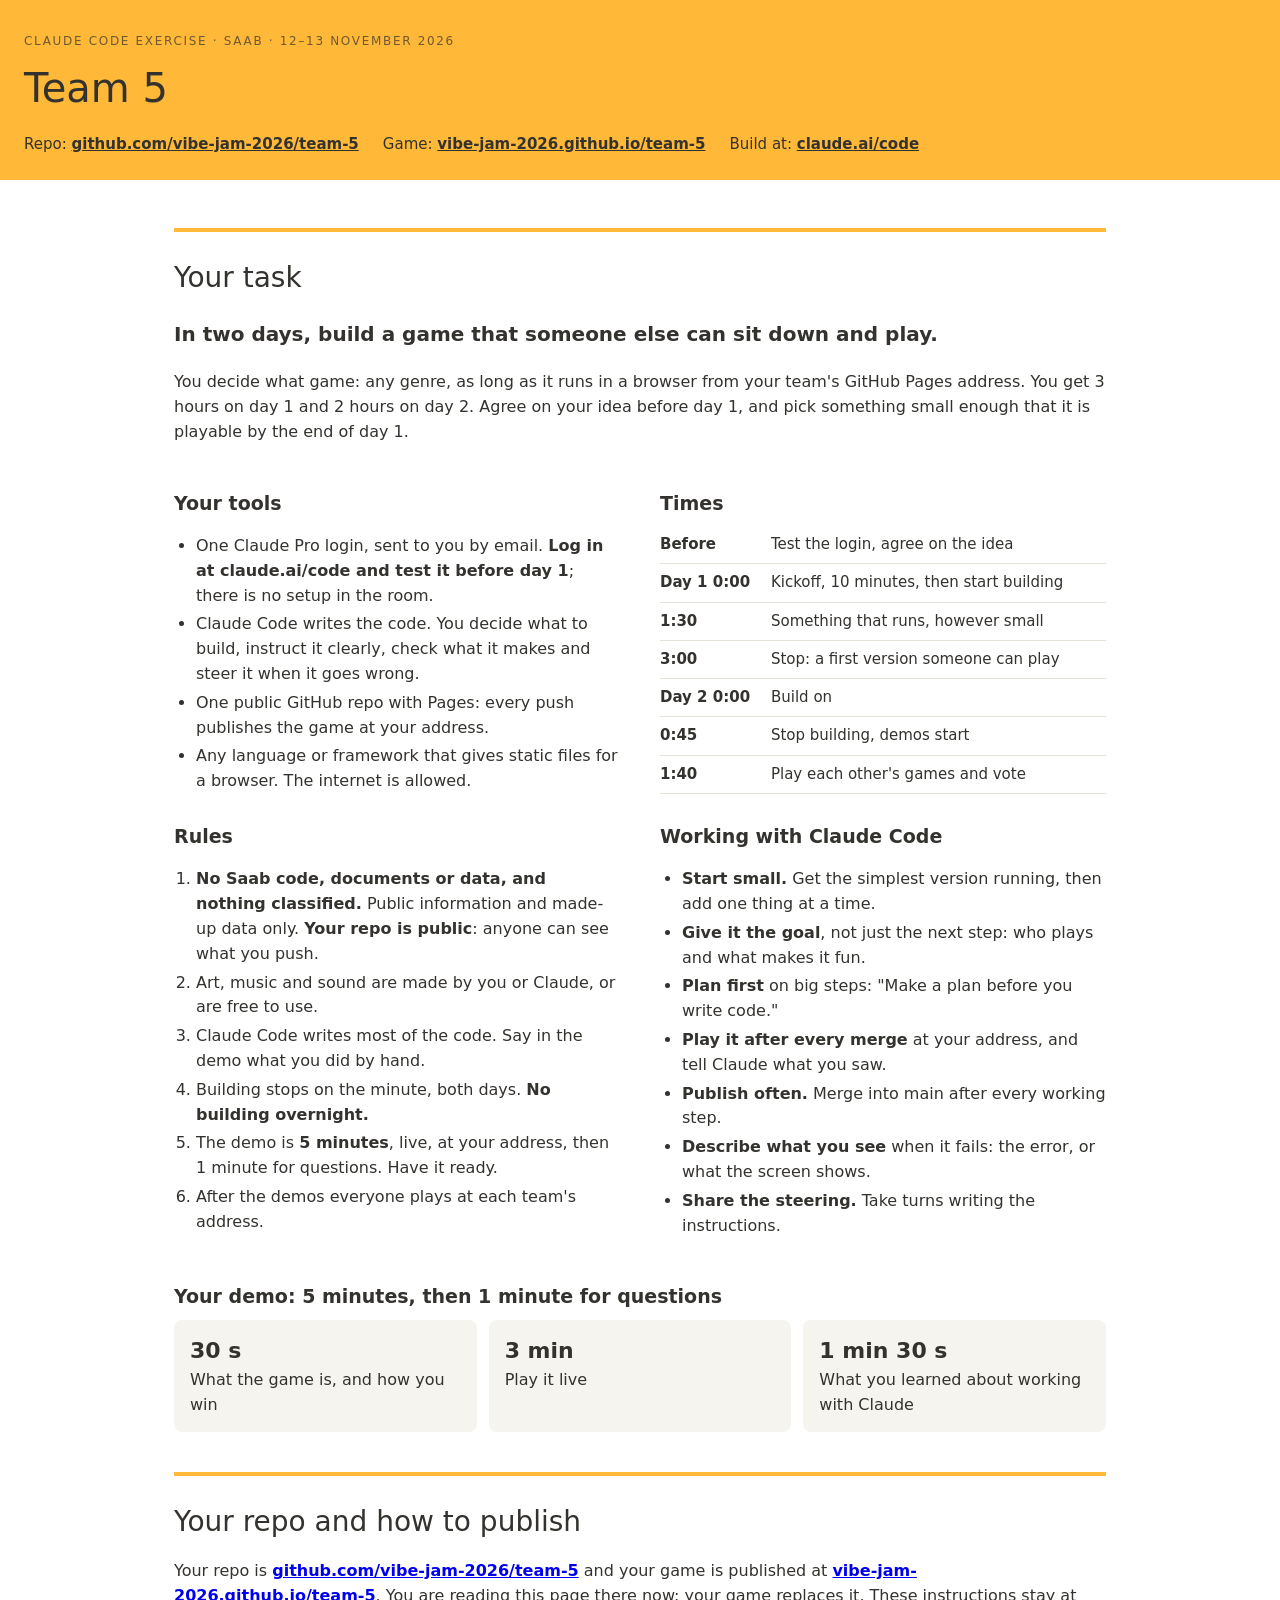
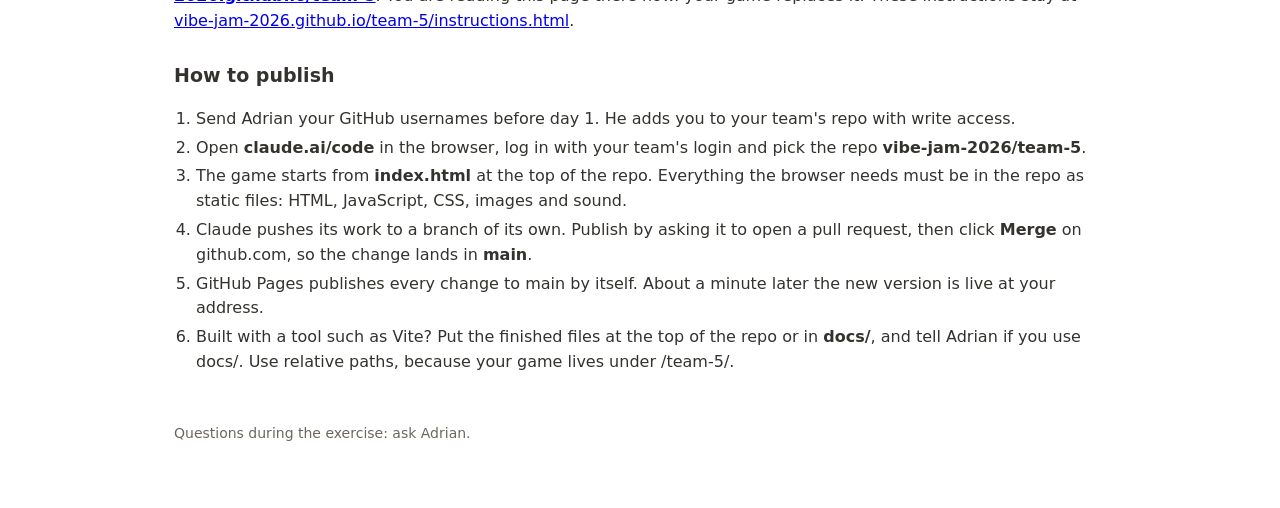
==== instructions.html @ 7e5eba0a "Team instructions as the start page" ====
<!doctype html><html lang="en"><head><meta charset="utf-8"><meta name="viewport" content="width=device-width,initial-scale=1">
<title>Team 5 · Claude Code exercise</title><style>
:root { --y: #FFB838; --ink: #34322E; --mut: #6b675f; --line: #e6e2da; }
* { box-sizing: border-box; }
body { margin: 0; font: 16px/1.55 system-ui, -apple-system, "Segoe UI", sans-serif; color: var(--ink); background: #fff; }
header { background: var(--y); padding: 32px 24px 24px; }
header .k { font-size: 12px; letter-spacing: .14em; text-transform: uppercase; opacity: .7; }
header h1 { margin: 6px 0 14px; font-size: 40px; font-weight: 500; }
header .where { display: flex; flex-wrap: wrap; gap: 8px 24px; font-size: 15px; }
header a { color: inherit; font-weight: 600; }
main { max-width: 980px; margin: 0 auto; padding: 8px 24px 64px; }
h2.part { font-size: 28px; font-weight: 500; margin: 40px 0 8px; padding-top: 24px; border-top: 4px solid var(--y); }
h2 { font-size: 19px; margin: 28px 0 8px; }
h3 { font-size: 16px; margin: 0 0 6px; }
.task { font-size: 20px; }
.cols { display: grid; grid-template-columns: 1fr 1fr; gap: 0 40px; }
@media (max-width: 760px) { .cols { grid-template-columns: 1fr; } header h1 { font-size: 30px; } }
ul, ol { padding-left: 22px; } li { margin: 4px 0; }
table { border-collapse: collapse; width: 100%; font-size: 15px; }
td, th { text-align: left; padding: 7px 10px 7px 0; border-bottom: 1px solid var(--line); vertical-align: top; }
td:first-child { white-space: nowrap; }
.demo { display: grid; grid-template-columns: repeat(3, 1fr); gap: 12px; }
.demo div { background: #f6f4ef; border-radius: 8px; padding: 14px 16px; }
.demo b { display: block; font-size: 22px; }
.card { background: #f6f4ef; border-radius: 8px; padding: 14px 16px; }
footer { color: var(--mut); font-size: 14px; margin-top: 48px; }</style></head><body>
<header><div class="k">Claude Code exercise · Saab · 12–13 November 2026</div><h1>Team 5</h1>
<div class="where"><span>Repo: <a href="https://github.com/vibe-jam-2026/team-5">github.com/vibe-jam-2026/team-5</a></span><span>Game: <a href="https://vibe-jam-2026.github.io/team-5/">vibe-jam-2026.github.io/team-5</a></span><span>Build at: <a href="https://claude.ai/code">claude.ai/code</a></span></div></header>
<main>
  <h2 class="part">Your task</h2>
  <p class="task"><b>In two days, build a game that someone else can sit down and play.</b></p>
  <p>You decide what game: any genre, as long as it runs in a browser from your team's GitHub Pages address. You get 3 hours on day 1 and 2 hours on day 2. Agree on your idea before day 1, and pick something small enough that it is playable by the end of day 1.</p>

  <div class="cols">
    <div>
      <h2>Your tools</h2>
      <ul>
        <li>One Claude Pro login, sent to you by email. <b>Log in at claude.ai/code and test it before day 1</b>; there is no setup in the room.</li>
        <li>Claude Code writes the code. You decide what to build, instruct it clearly, check what it makes and steer it when it goes wrong.</li>
        <li>One public GitHub repo with Pages: every push publishes the game at your address.</li>
        <li>Any language or framework that gives static files for a browser. The internet is allowed.</li>
      </ul>
      <h2>Rules</h2>
      <ol>
        <li><b>No Saab code, documents or data, and nothing classified.</b> Public information and made-up data only. <b>Your repo is public</b>: anyone can see what you push.</li>
        <li>Art, music and sound are made by you or Claude, or are free to use.</li>
        <li>Claude Code writes most of the code. Say in the demo what you did by hand.</li>
        <li>Building stops on the minute, both days. <b>No building overnight.</b></li>
        <li>The demo is <b>5 minutes</b>, live, at your address, then 1 minute for questions. Have it ready.</li>
        <li>After the demos everyone plays at each team's address.</li>
      </ol>
    </div>
    <div>
      <h2>Times</h2>
      <table>
        <tr><td><b>Before</b></td><td style="white-space:normal;color:inherit">Test the login, agree on the idea</td></tr>
        <tr><td><b>Day 1 0:00</b></td><td style="white-space:normal;color:inherit">Kickoff, 10 minutes, then start building</td></tr>
        <tr><td><b>1:30</b></td><td style="white-space:normal;color:inherit">Something that runs, however small</td></tr>
        <tr><td><b>3:00</b></td><td style="white-space:normal;color:inherit">Stop: a first version someone can play</td></tr>
        <tr><td><b>Day 2 0:00</b></td><td style="white-space:normal;color:inherit">Build on</td></tr>
        <tr><td><b>0:45</b></td><td style="white-space:normal;color:inherit">Stop building, demos start</td></tr>
        <tr><td><b>1:40</b></td><td style="white-space:normal;color:inherit">Play each other's games and vote</td></tr>
      </table>
      <h2>Working with Claude Code</h2>
      <ul>
        <li><b>Start small.</b> Get the simplest version running, then add one thing at a time.</li>
        <li><b>Give it the goal</b>, not just the next step: who plays and what makes it fun.</li>
        <li><b>Plan first</b> on big steps: "Make a plan before you write code."</li>
        <li><b>Play it after every merge</b> at your address, and tell Claude what you saw.</li>
        <li><b>Publish often.</b> Merge into main after every working step.</li>
        <li><b>Describe what you see</b> when it fails: the error, or what the screen shows.</li>
        <li><b>Share the steering.</b> Take turns writing the instructions.</li>
      </ul>
    </div>
  </div>

  <h2>Your demo: 5 minutes, then 1 minute for questions</h2>
  <div class="demo">
    <div><b>30 s</b>What the game is, and how you win</div>
    <div><b>3 min</b>Play it live</div>
    <div><b>1 min 30 s</b>What you learned about working with Claude</div>
  </div>
  


  <h2 class="part">Your repo and how to publish</h2>
  <p>Your repo is <a href="https://github.com/vibe-jam-2026/team-5"><b>github.com/vibe-jam-2026/team-5</b></a> and your game is published at <a href="https://vibe-jam-2026.github.io/team-5/"><b>vibe-jam-2026.github.io/team-5</b></a>. You are reading this page there now: your game replaces it. These instructions stay at <a href="instructions.html">vibe-jam-2026.github.io/team-5/instructions.html</a>.</p>
  
  <h2>How to publish</h2>
  <ol>
    <li>Send Adrian your GitHub usernames before day 1. He adds you to your team's repo with write access.</li>
    <li>Open <b>claude.ai/code</b> in the browser, log in with your team's login and pick the repo <b>vibe-jam-2026/team-5</b>.</li>
    <li>The game starts from <b>index.html</b> at the top of the repo. Everything the browser needs must be in the repo as static files: HTML, JavaScript, CSS, images and sound.</li>
    <li>Claude pushes its work to a branch of its own. Publish by asking it to open a pull request, then click <b>Merge</b> on github.com, so the change lands in <b>main</b>.</li>
    <li>GitHub Pages publishes every change to main by itself. About a minute later the new version is live at your address.</li>
    <li>Built with a tool such as Vite? Put the finished files at the top of the repo or in <b>docs/</b>, and tell Adrian if you use docs/. Use relative paths, because your game lives under /team-5/.</li>
  </ol>
  
<footer>Questions during the exercise: ask Adrian.</footer></main></body></html>
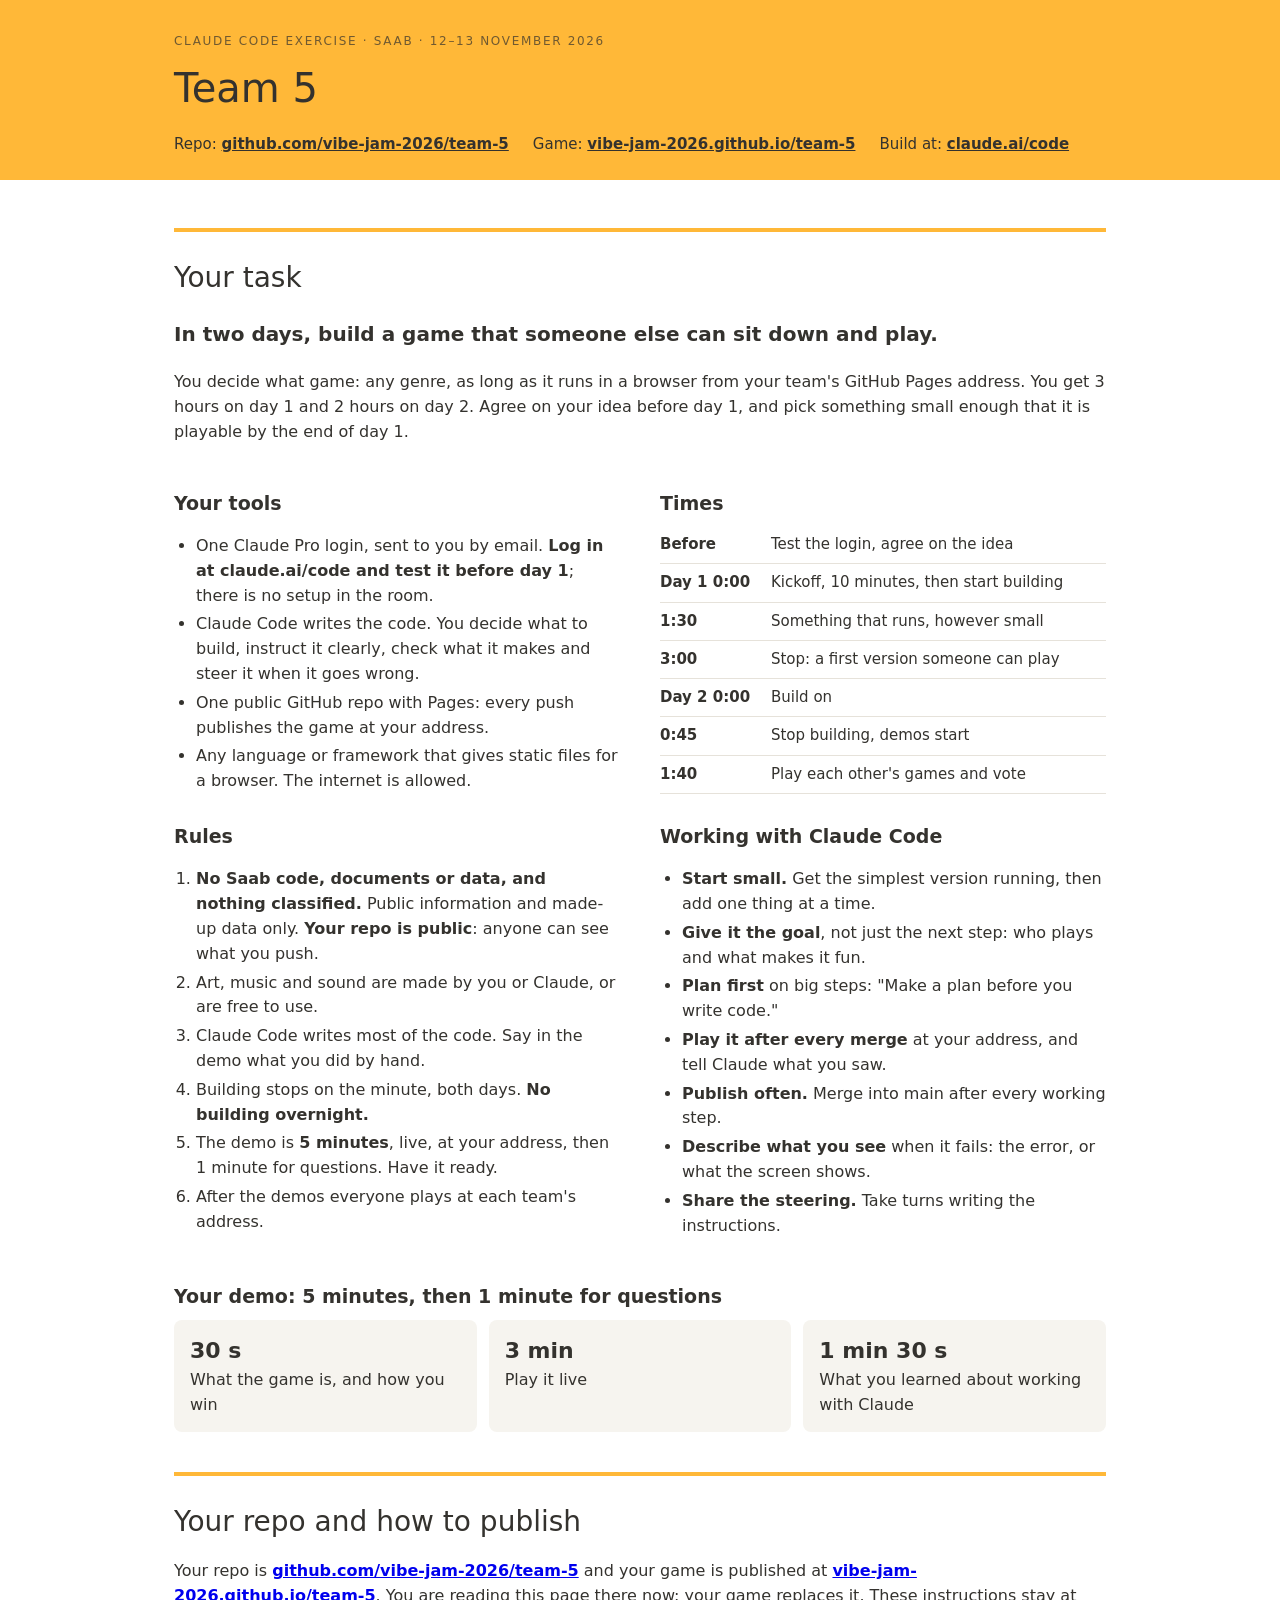
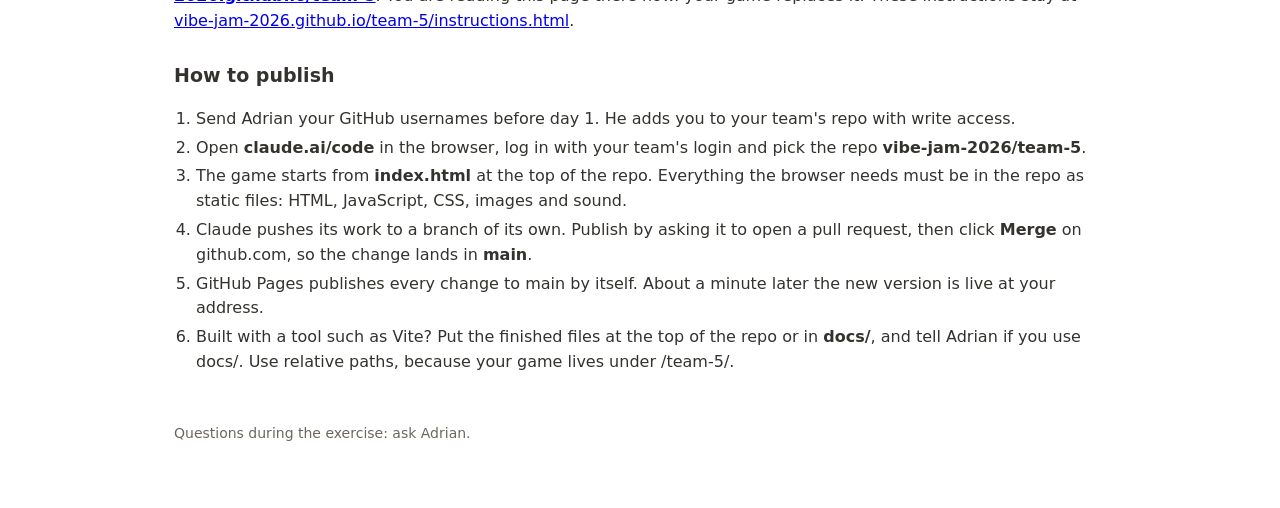
==== commit f156af16: "Header follows the text width" ====
--- a/instructions.html
+++ b/instructions.html
@@ -3,7 +3,8 @@
 :root { --y: #FFB838; --ink: #34322E; --mut: #6b675f; --line: #e6e2da; }
 * { box-sizing: border-box; }
 body { margin: 0; font: 16px/1.55 system-ui, -apple-system, "Segoe UI", sans-serif; color: var(--ink); background: #fff; }
-header { background: var(--y); padding: 32px 24px 24px; }
+header { background: var(--y); padding: 32px 0 24px; }
+.wrap { max-width: 980px; margin: 0 auto; padding: 0 24px; }
 header .k { font-size: 12px; letter-spacing: .14em; text-transform: uppercase; opacity: .7; }
 header h1 { margin: 6px 0 14px; font-size: 40px; font-weight: 500; }
 header .where { display: flex; flex-wrap: wrap; gap: 8px 24px; font-size: 15px; }
@@ -24,8 +25,8 @@
 .demo b { display: block; font-size: 22px; }
 .card { background: #f6f4ef; border-radius: 8px; padding: 14px 16px; }
 footer { color: var(--mut); font-size: 14px; margin-top: 48px; }</style></head><body>
-<header><div class="k">Claude Code exercise · Saab · 12–13 November 2026</div><h1>Team 5</h1>
-<div class="where"><span>Repo: <a href="https://github.com/vibe-jam-2026/team-5">github.com/vibe-jam-2026/team-5</a></span><span>Game: <a href="https://vibe-jam-2026.github.io/team-5/">vibe-jam-2026.github.io/team-5</a></span><span>Build at: <a href="https://claude.ai/code">claude.ai/code</a></span></div></header>
+<header><div class="wrap"><div class="k">Claude Code exercise · Saab · 12–13 November 2026</div><h1>Team 5</h1>
+<div class="where"><span>Repo: <a href="https://github.com/vibe-jam-2026/team-5">github.com/vibe-jam-2026/team-5</a></span><span>Game: <a href="https://vibe-jam-2026.github.io/team-5/">vibe-jam-2026.github.io/team-5</a></span><span>Build at: <a href="https://claude.ai/code">claude.ai/code</a></span></div></div></header>
 <main>
   <h2 class="part">Your task</h2>
   <p class="task"><b>In two days, build a game that someone else can sit down and play.</b></p>
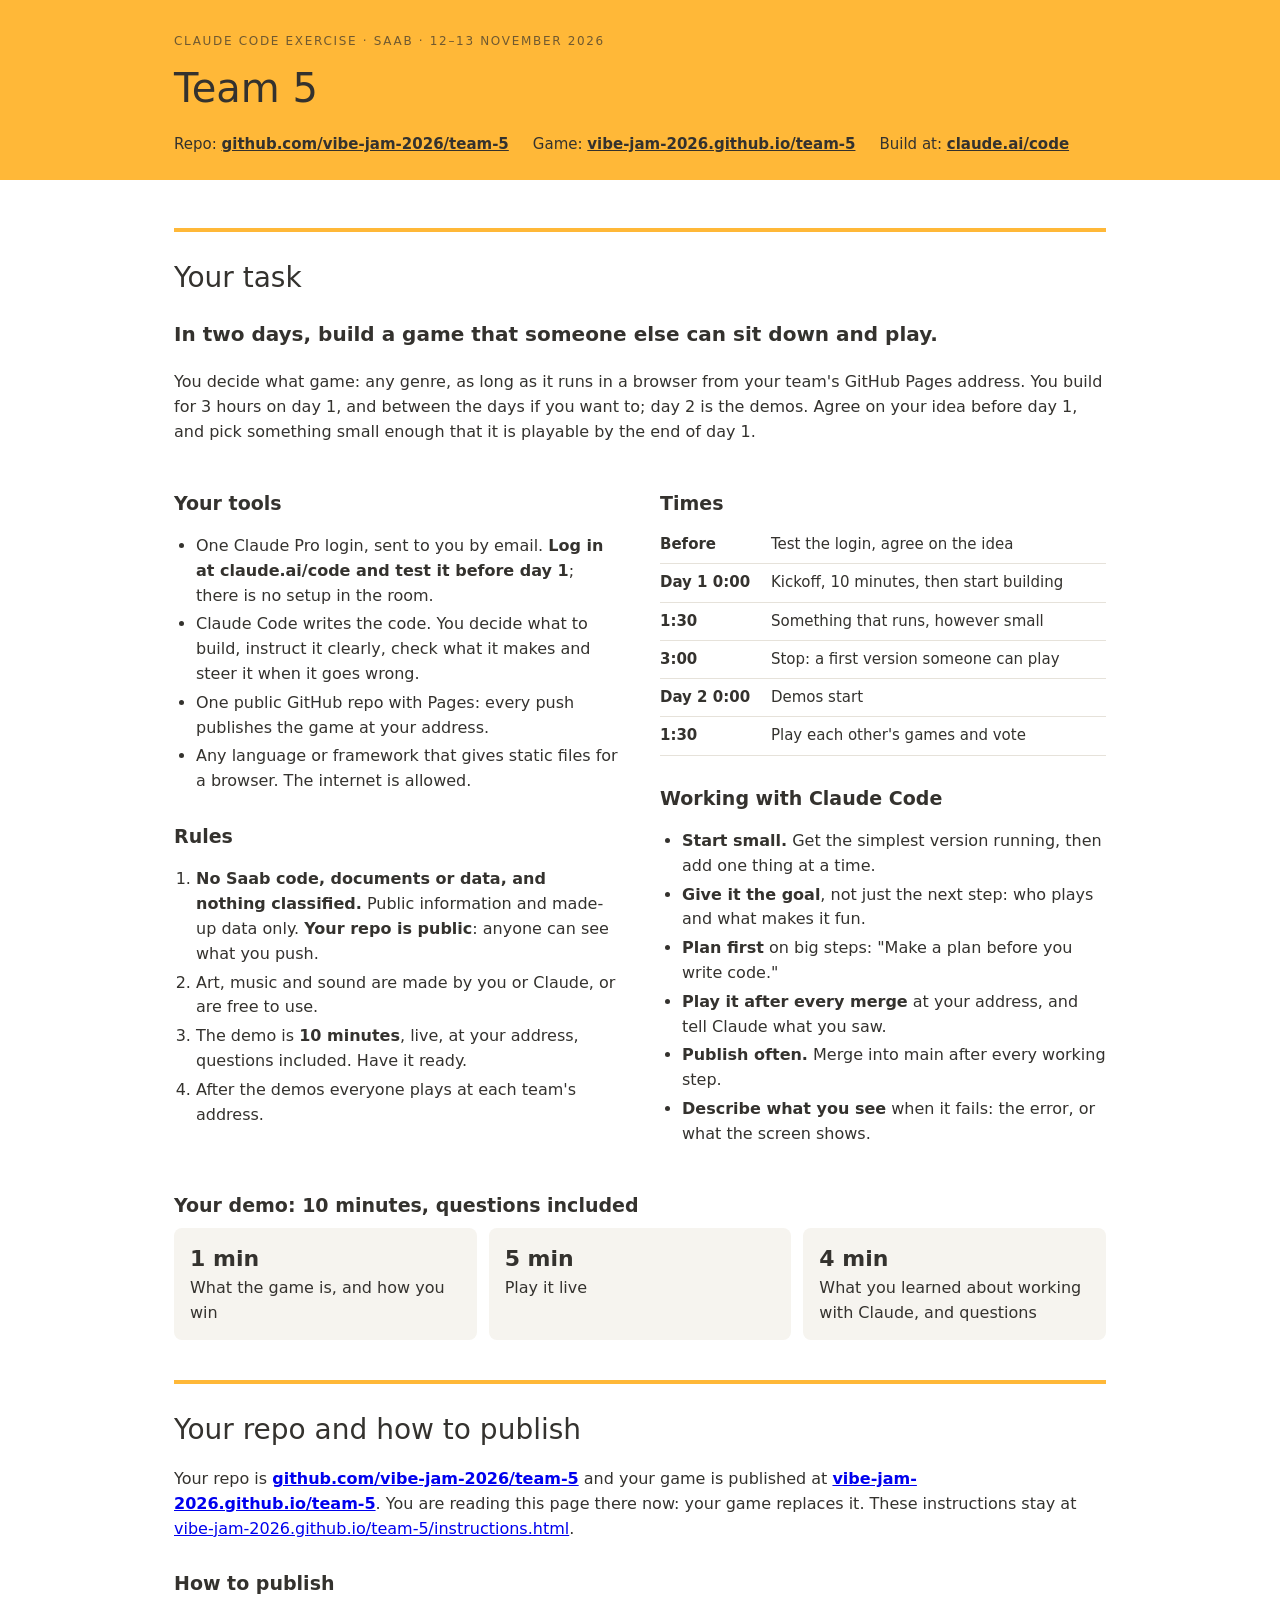
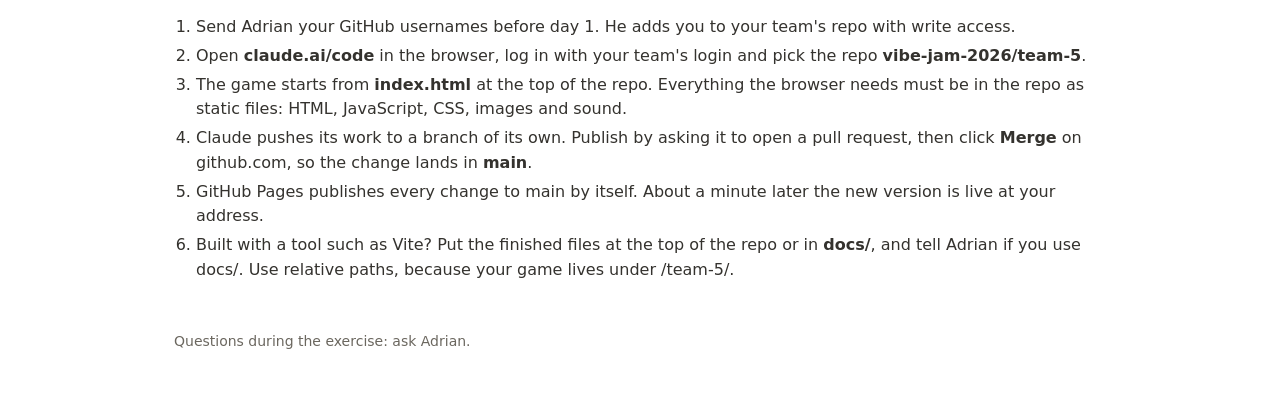
==== commit 96d2196e: "10-minute demos, no overnight or by-hand rules" ====
--- a/instructions.html
+++ b/instructions.html
@@ -30,7 +30,7 @@
 <main>
   <h2 class="part">Your task</h2>
   <p class="task"><b>In two days, build a game that someone else can sit down and play.</b></p>
-  <p>You decide what game: any genre, as long as it runs in a browser from your team's GitHub Pages address. You get 3 hours on day 1 and 2 hours on day 2. Agree on your idea before day 1, and pick something small enough that it is playable by the end of day 1.</p>
+  <p>You decide what game: any genre, as long as it runs in a browser from your team's GitHub Pages address. You build for 3 hours on day 1, and between the days if you want to; day 2 is the demos. Agree on your idea before day 1, and pick something small enough that it is playable by the end of day 1.</p>
 
   <div class="cols">
     <div>
@@ -45,9 +45,7 @@
       <ol>
         <li><b>No Saab code, documents or data, and nothing classified.</b> Public information and made-up data only. <b>Your repo is public</b>: anyone can see what you push.</li>
         <li>Art, music and sound are made by you or Claude, or are free to use.</li>
-        <li>Claude Code writes most of the code. Say in the demo what you did by hand.</li>
-        <li>Building stops on the minute, both days. <b>No building overnight.</b></li>
-        <li>The demo is <b>5 minutes</b>, live, at your address, then 1 minute for questions. Have it ready.</li>
+        <li>The demo is <b>10 minutes</b>, live, at your address, questions included. Have it ready.</li>
         <li>After the demos everyone plays at each team's address.</li>
       </ol>
     </div>
@@ -58,9 +56,8 @@
         <tr><td><b>Day 1 0:00</b></td><td style="white-space:normal;color:inherit">Kickoff, 10 minutes, then start building</td></tr>
         <tr><td><b>1:30</b></td><td style="white-space:normal;color:inherit">Something that runs, however small</td></tr>
         <tr><td><b>3:00</b></td><td style="white-space:normal;color:inherit">Stop: a first version someone can play</td></tr>
-        <tr><td><b>Day 2 0:00</b></td><td style="white-space:normal;color:inherit">Build on</td></tr>
-        <tr><td><b>0:45</b></td><td style="white-space:normal;color:inherit">Stop building, demos start</td></tr>
-        <tr><td><b>1:40</b></td><td style="white-space:normal;color:inherit">Play each other's games and vote</td></tr>
+        <tr><td><b>Day 2 0:00</b></td><td style="white-space:normal;color:inherit">Demos start</td></tr>
+        <tr><td><b>1:30</b></td><td style="white-space:normal;color:inherit">Play each other's games and vote</td></tr>
       </table>
       <h2>Working with Claude Code</h2>
       <ul>
@@ -70,16 +67,15 @@
         <li><b>Play it after every merge</b> at your address, and tell Claude what you saw.</li>
         <li><b>Publish often.</b> Merge into main after every working step.</li>
         <li><b>Describe what you see</b> when it fails: the error, or what the screen shows.</li>
-        <li><b>Share the steering.</b> Take turns writing the instructions.</li>
       </ul>
     </div>
   </div>
 
-  <h2>Your demo: 5 minutes, then 1 minute for questions</h2>
+  <h2>Your demo: 10 minutes, questions included</h2>
   <div class="demo">
-    <div><b>30 s</b>What the game is, and how you win</div>
-    <div><b>3 min</b>Play it live</div>
-    <div><b>1 min 30 s</b>What you learned about working with Claude</div>
+    <div><b>1 min</b>What the game is, and how you win</div>
+    <div><b>5 min</b>Play it live</div>
+    <div><b>4 min</b>What you learned about working with Claude, and questions</div>
   </div>
   
 
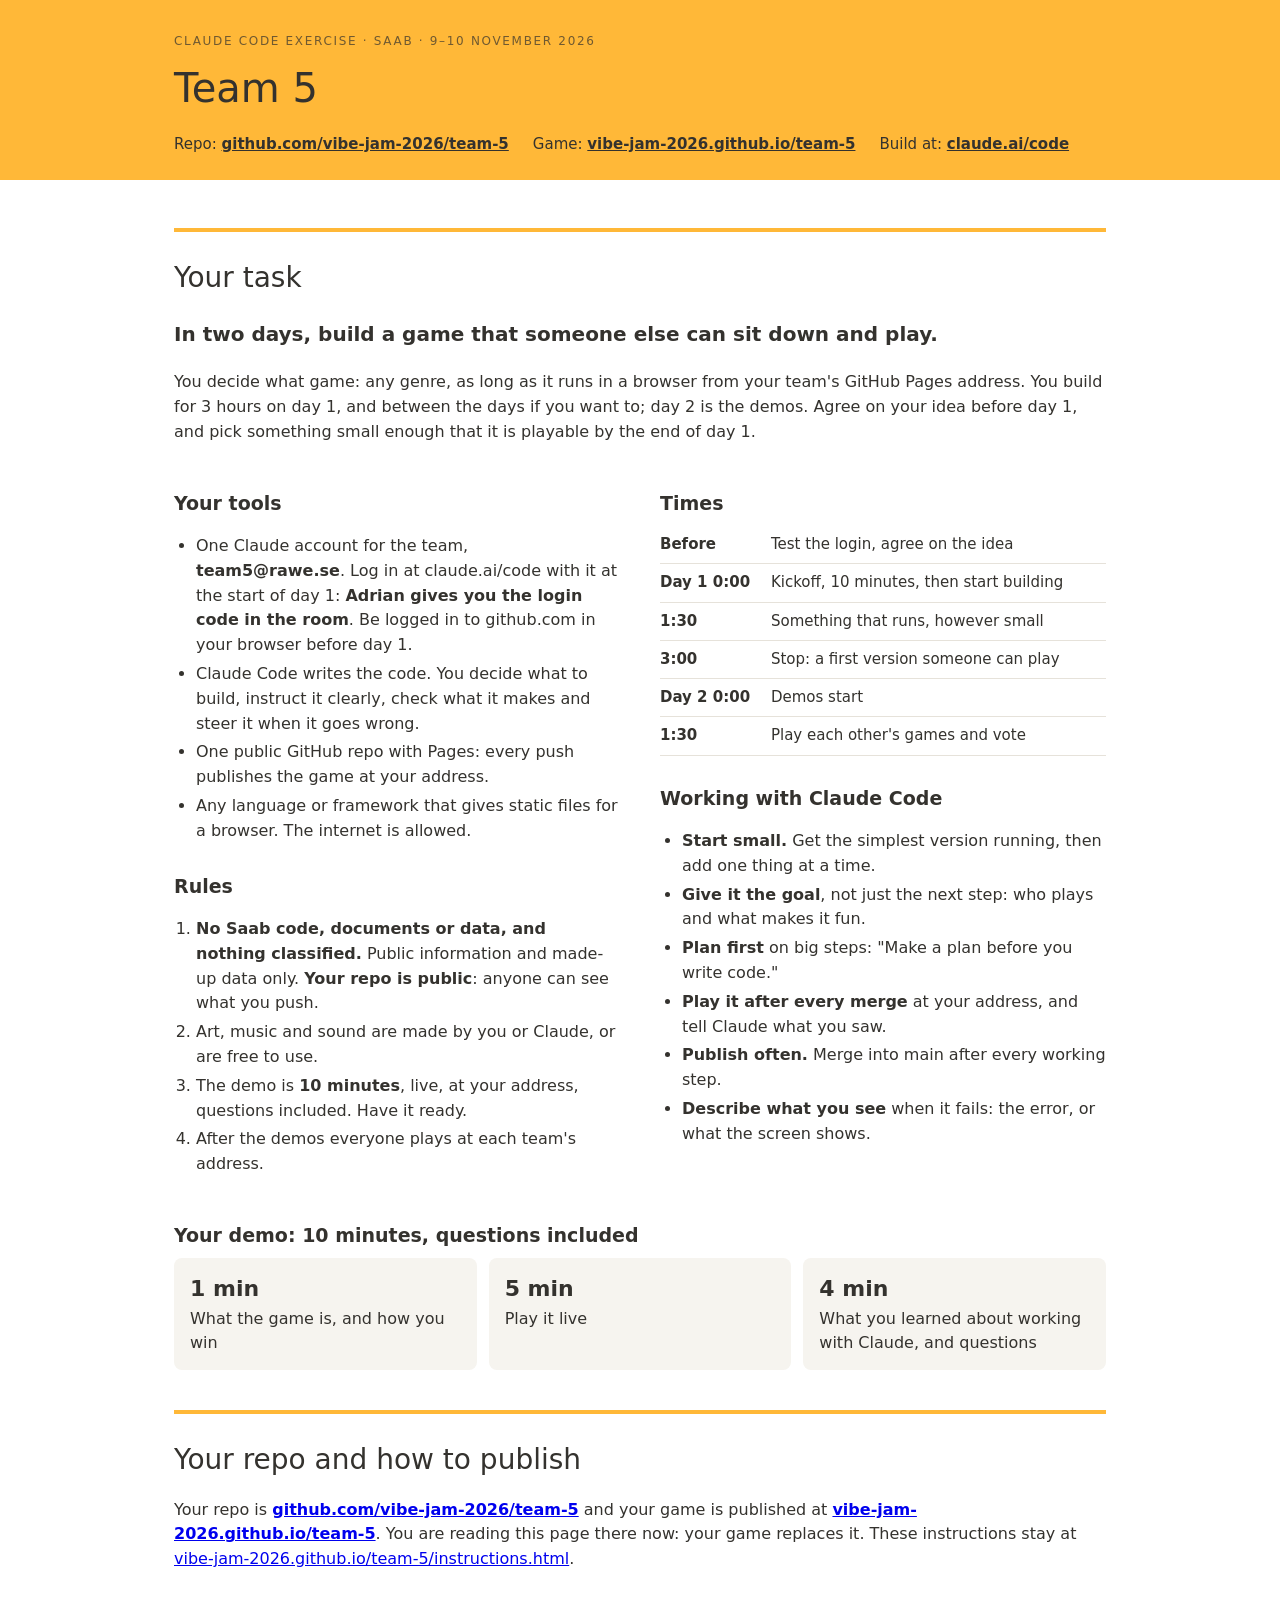
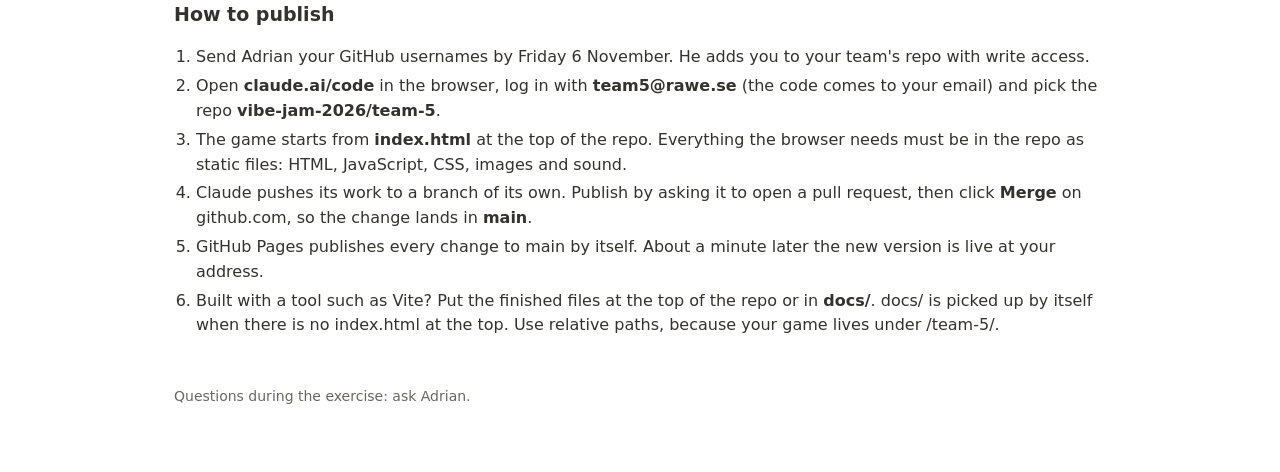
==== commit d22bbd31: "Instructions: Adrian gives the Claude login code in the room" ====
--- a/instructions.html
+++ b/instructions.html
@@ -25,7 +25,7 @@
 .demo b { display: block; font-size: 22px; }
 .card { background: #f6f4ef; border-radius: 8px; padding: 14px 16px; }
 footer { color: var(--mut); font-size: 14px; margin-top: 48px; }</style></head><body>
-<header><div class="wrap"><div class="k">Claude Code exercise · Saab · 12–13 November 2026</div><h1>Team 5</h1>
+<header><div class="wrap"><div class="k">Claude Code exercise · Saab · 9–10 November 2026</div><h1>Team 5</h1>
 <div class="where"><span>Repo: <a href="https://github.com/vibe-jam-2026/team-5">github.com/vibe-jam-2026/team-5</a></span><span>Game: <a href="https://vibe-jam-2026.github.io/team-5/">vibe-jam-2026.github.io/team-5</a></span><span>Build at: <a href="https://claude.ai/code">claude.ai/code</a></span></div></div></header>
 <main>
   <h2 class="part">Your task</h2>
@@ -36,7 +36,7 @@
     <div>
       <h2>Your tools</h2>
       <ul>
-        <li>One Claude Pro login, sent to you by email. <b>Log in at claude.ai/code and test it before day 1</b>; there is no setup in the room.</li>
+        <li>One Claude account for the team, <b>team5@rawe.se</b>. Log in at claude.ai/code with it at the start of day 1: <b>Adrian gives you the login code in the room</b>. Be logged in to github.com in your browser before day 1.</li>
         <li>Claude Code writes the code. You decide what to build, instruct it clearly, check what it makes and steer it when it goes wrong.</li>
         <li>One public GitHub repo with Pages: every push publishes the game at your address.</li>
         <li>Any language or framework that gives static files for a browser. The internet is allowed.</li>
@@ -85,12 +85,12 @@
   
   <h2>How to publish</h2>
   <ol>
-    <li>Send Adrian your GitHub usernames before day 1. He adds you to your team's repo with write access.</li>
-    <li>Open <b>claude.ai/code</b> in the browser, log in with your team's login and pick the repo <b>vibe-jam-2026/team-5</b>.</li>
+    <li>Send Adrian your GitHub usernames by Friday 6 November. He adds you to your team's repo with write access.</li>
+    <li>Open <b>claude.ai/code</b> in the browser, log in with <b>team5@rawe.se</b> (the code comes to your email) and pick the repo <b>vibe-jam-2026/team-5</b>.</li>
     <li>The game starts from <b>index.html</b> at the top of the repo. Everything the browser needs must be in the repo as static files: HTML, JavaScript, CSS, images and sound.</li>
     <li>Claude pushes its work to a branch of its own. Publish by asking it to open a pull request, then click <b>Merge</b> on github.com, so the change lands in <b>main</b>.</li>
     <li>GitHub Pages publishes every change to main by itself. About a minute later the new version is live at your address.</li>
-    <li>Built with a tool such as Vite? Put the finished files at the top of the repo or in <b>docs/</b>, and tell Adrian if you use docs/. Use relative paths, because your game lives under /team-5/.</li>
+    <li>Built with a tool such as Vite? Put the finished files at the top of the repo or in <b>docs/</b>. docs/ is picked up by itself when there is no index.html at the top. Use relative paths, because your game lives under /team-5/.</li>
   </ol>
   
 <footer>Questions during the exercise: ask Adrian.</footer></main></body></html>
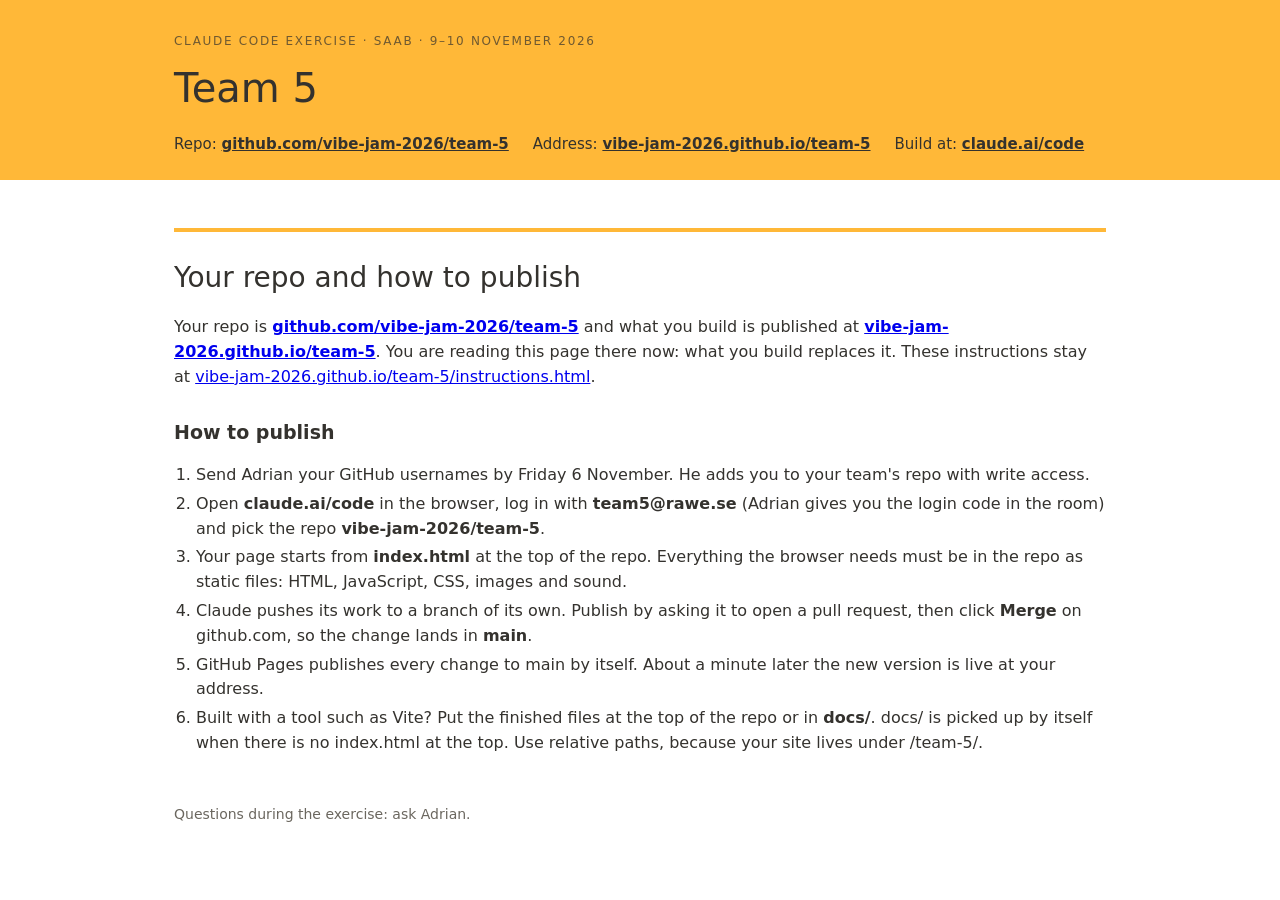
==== commit 6df18dff: "Instructions: how to reach and publish the repo; login code given in the room" ====
--- a/instructions.html
+++ b/instructions.html
@@ -26,71 +26,19 @@
 .card { background: #f6f4ef; border-radius: 8px; padding: 14px 16px; }
 footer { color: var(--mut); font-size: 14px; margin-top: 48px; }</style></head><body>
 <header><div class="wrap"><div class="k">Claude Code exercise · Saab · 9–10 November 2026</div><h1>Team 5</h1>
-<div class="where"><span>Repo: <a href="https://github.com/vibe-jam-2026/team-5">github.com/vibe-jam-2026/team-5</a></span><span>Game: <a href="https://vibe-jam-2026.github.io/team-5/">vibe-jam-2026.github.io/team-5</a></span><span>Build at: <a href="https://claude.ai/code">claude.ai/code</a></span></div></div></header>
+<div class="where"><span>Repo: <a href="https://github.com/vibe-jam-2026/team-5">github.com/vibe-jam-2026/team-5</a></span><span>Address: <a href="https://vibe-jam-2026.github.io/team-5/">vibe-jam-2026.github.io/team-5</a></span><span>Build at: <a href="https://claude.ai/code">claude.ai/code</a></span></div></div></header>
 <main>
-  <h2 class="part">Your task</h2>
-  <p class="task"><b>In two days, build a game that someone else can sit down and play.</b></p>
-  <p>You decide what game: any genre, as long as it runs in a browser from your team's GitHub Pages address. You build for 3 hours on day 1, and between the days if you want to; day 2 is the demos. Agree on your idea before day 1, and pick something small enough that it is playable by the end of day 1.</p>
-
-  <div class="cols">
-    <div>
-      <h2>Your tools</h2>
-      <ul>
-        <li>One Claude account for the team, <b>team5@rawe.se</b>. Log in at claude.ai/code with it at the start of day 1: <b>Adrian gives you the login code in the room</b>. Be logged in to github.com in your browser before day 1.</li>
-        <li>Claude Code writes the code. You decide what to build, instruct it clearly, check what it makes and steer it when it goes wrong.</li>
-        <li>One public GitHub repo with Pages: every push publishes the game at your address.</li>
-        <li>Any language or framework that gives static files for a browser. The internet is allowed.</li>
-      </ul>
-      <h2>Rules</h2>
-      <ol>
-        <li><b>No Saab code, documents or data, and nothing classified.</b> Public information and made-up data only. <b>Your repo is public</b>: anyone can see what you push.</li>
-        <li>Art, music and sound are made by you or Claude, or are free to use.</li>
-        <li>The demo is <b>10 minutes</b>, live, at your address, questions included. Have it ready.</li>
-        <li>After the demos everyone plays at each team's address.</li>
-      </ol>
-    </div>
-    <div>
-      <h2>Times</h2>
-      <table>
-        <tr><td><b>Before</b></td><td style="white-space:normal;color:inherit">Test the login, agree on the idea</td></tr>
-        <tr><td><b>Day 1 0:00</b></td><td style="white-space:normal;color:inherit">Kickoff, 10 minutes, then start building</td></tr>
-        <tr><td><b>1:30</b></td><td style="white-space:normal;color:inherit">Something that runs, however small</td></tr>
-        <tr><td><b>3:00</b></td><td style="white-space:normal;color:inherit">Stop: a first version someone can play</td></tr>
-        <tr><td><b>Day 2 0:00</b></td><td style="white-space:normal;color:inherit">Demos start</td></tr>
-        <tr><td><b>1:30</b></td><td style="white-space:normal;color:inherit">Play each other's games and vote</td></tr>
-      </table>
-      <h2>Working with Claude Code</h2>
-      <ul>
-        <li><b>Start small.</b> Get the simplest version running, then add one thing at a time.</li>
-        <li><b>Give it the goal</b>, not just the next step: who plays and what makes it fun.</li>
-        <li><b>Plan first</b> on big steps: "Make a plan before you write code."</li>
-        <li><b>Play it after every merge</b> at your address, and tell Claude what you saw.</li>
-        <li><b>Publish often.</b> Merge into main after every working step.</li>
-        <li><b>Describe what you see</b> when it fails: the error, or what the screen shows.</li>
-      </ul>
-    </div>
-  </div>
-
-  <h2>Your demo: 10 minutes, questions included</h2>
-  <div class="demo">
-    <div><b>1 min</b>What the game is, and how you win</div>
-    <div><b>5 min</b>Play it live</div>
-    <div><b>4 min</b>What you learned about working with Claude, and questions</div>
-  </div>
-  
-
-
   <h2 class="part">Your repo and how to publish</h2>
-  <p>Your repo is <a href="https://github.com/vibe-jam-2026/team-5"><b>github.com/vibe-jam-2026/team-5</b></a> and your game is published at <a href="https://vibe-jam-2026.github.io/team-5/"><b>vibe-jam-2026.github.io/team-5</b></a>. You are reading this page there now: your game replaces it. These instructions stay at <a href="instructions.html">vibe-jam-2026.github.io/team-5/instructions.html</a>.</p>
+  <p>Your repo is <a href="https://github.com/vibe-jam-2026/team-5"><b>github.com/vibe-jam-2026/team-5</b></a> and what you build is published at <a href="https://vibe-jam-2026.github.io/team-5/"><b>vibe-jam-2026.github.io/team-5</b></a>. You are reading this page there now: what you build replaces it. These instructions stay at <a href="instructions.html">vibe-jam-2026.github.io/team-5/instructions.html</a>.</p>
   
   <h2>How to publish</h2>
   <ol>
     <li>Send Adrian your GitHub usernames by Friday 6 November. He adds you to your team's repo with write access.</li>
-    <li>Open <b>claude.ai/code</b> in the browser, log in with <b>team5@rawe.se</b> (the code comes to your email) and pick the repo <b>vibe-jam-2026/team-5</b>.</li>
-    <li>The game starts from <b>index.html</b> at the top of the repo. Everything the browser needs must be in the repo as static files: HTML, JavaScript, CSS, images and sound.</li>
+    <li>Open <b>claude.ai/code</b> in the browser, log in with <b>team5@rawe.se</b> (Adrian gives you the login code in the room) and pick the repo <b>vibe-jam-2026/team-5</b>.</li>
+    <li>Your page starts from <b>index.html</b> at the top of the repo. Everything the browser needs must be in the repo as static files: HTML, JavaScript, CSS, images and sound.</li>
     <li>Claude pushes its work to a branch of its own. Publish by asking it to open a pull request, then click <b>Merge</b> on github.com, so the change lands in <b>main</b>.</li>
     <li>GitHub Pages publishes every change to main by itself. About a minute later the new version is live at your address.</li>
-    <li>Built with a tool such as Vite? Put the finished files at the top of the repo or in <b>docs/</b>. docs/ is picked up by itself when there is no index.html at the top. Use relative paths, because your game lives under /team-5/.</li>
+    <li>Built with a tool such as Vite? Put the finished files at the top of the repo or in <b>docs/</b>. docs/ is picked up by itself when there is no index.html at the top. Use relative paths, because your site lives under /team-5/.</li>
   </ol>
   
 <footer>Questions during the exercise: ask Adrian.</footer></main></body></html>
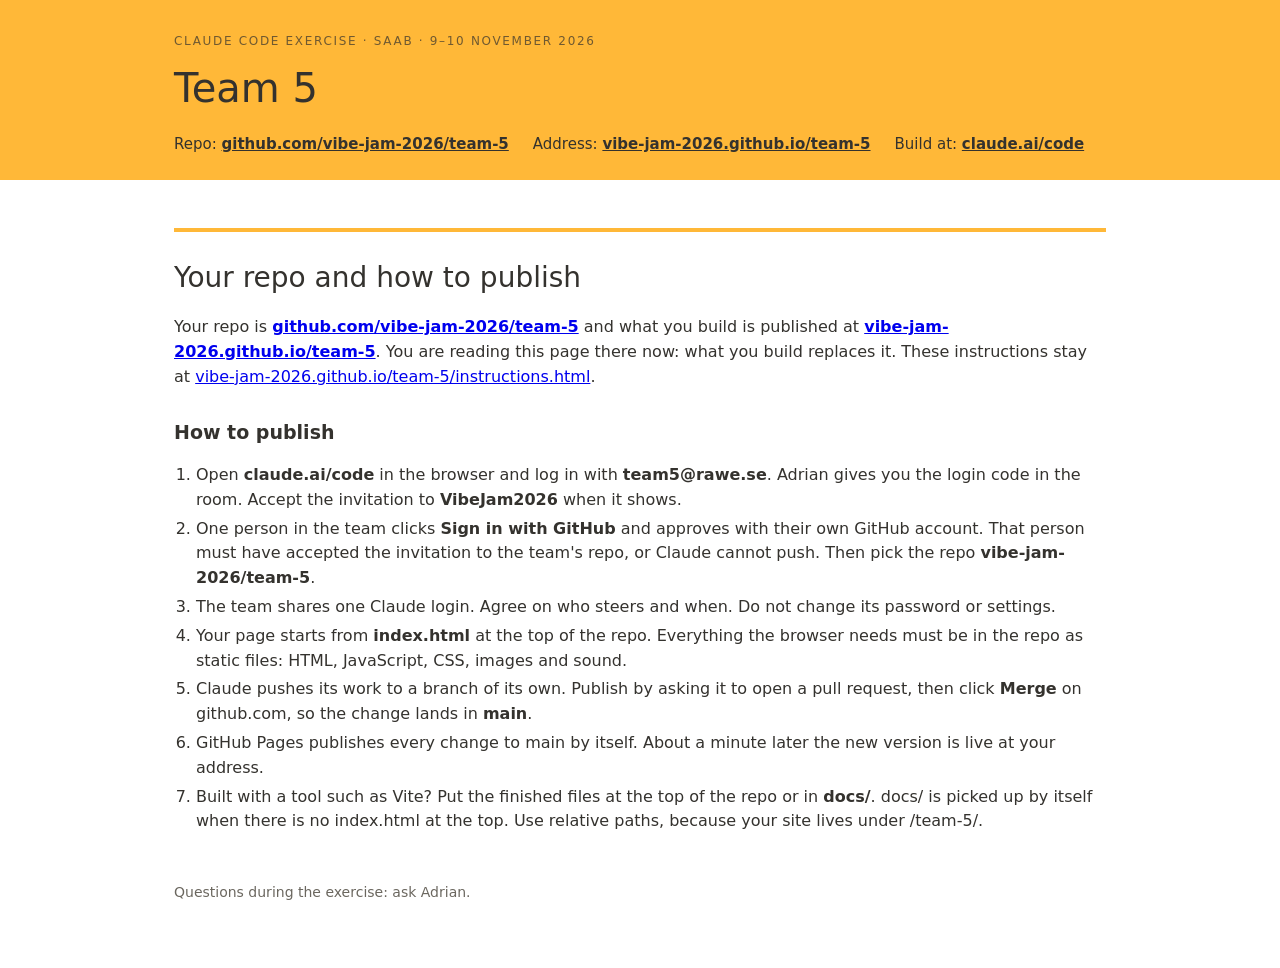
==== commit 5e82f168: "Instructions: the VibeJam2026 invite, GitHub sign-in and one shared login; no stale username deadlin" ====
--- a/instructions.html
+++ b/instructions.html
@@ -33,8 +33,9 @@
   
   <h2>How to publish</h2>
   <ol>
-    <li>Send Adrian your GitHub usernames by Friday 6 November. He adds you to your team's repo with write access.</li>
-    <li>Open <b>claude.ai/code</b> in the browser, log in with <b>team5@rawe.se</b> (Adrian gives you the login code in the room) and pick the repo <b>vibe-jam-2026/team-5</b>.</li>
+    <li>Open <b>claude.ai/code</b> in the browser and log in with <b>team5@rawe.se</b>. Adrian gives you the login code in the room. Accept the invitation to <b>VibeJam2026</b> when it shows.</li>
+    <li>One person in the team clicks <b>Sign in with GitHub</b> and approves with their own GitHub account. That person must have accepted the invitation to the team's repo, or Claude cannot push. Then pick the repo <b>vibe-jam-2026/team-5</b>.</li>
+    <li>The team shares one Claude login. Agree on who steers and when. Do not change its password or settings.</li>
     <li>Your page starts from <b>index.html</b> at the top of the repo. Everything the browser needs must be in the repo as static files: HTML, JavaScript, CSS, images and sound.</li>
     <li>Claude pushes its work to a branch of its own. Publish by asking it to open a pull request, then click <b>Merge</b> on github.com, so the change lands in <b>main</b>.</li>
     <li>GitHub Pages publishes every change to main by itself. About a minute later the new version is live at your address.</li>
